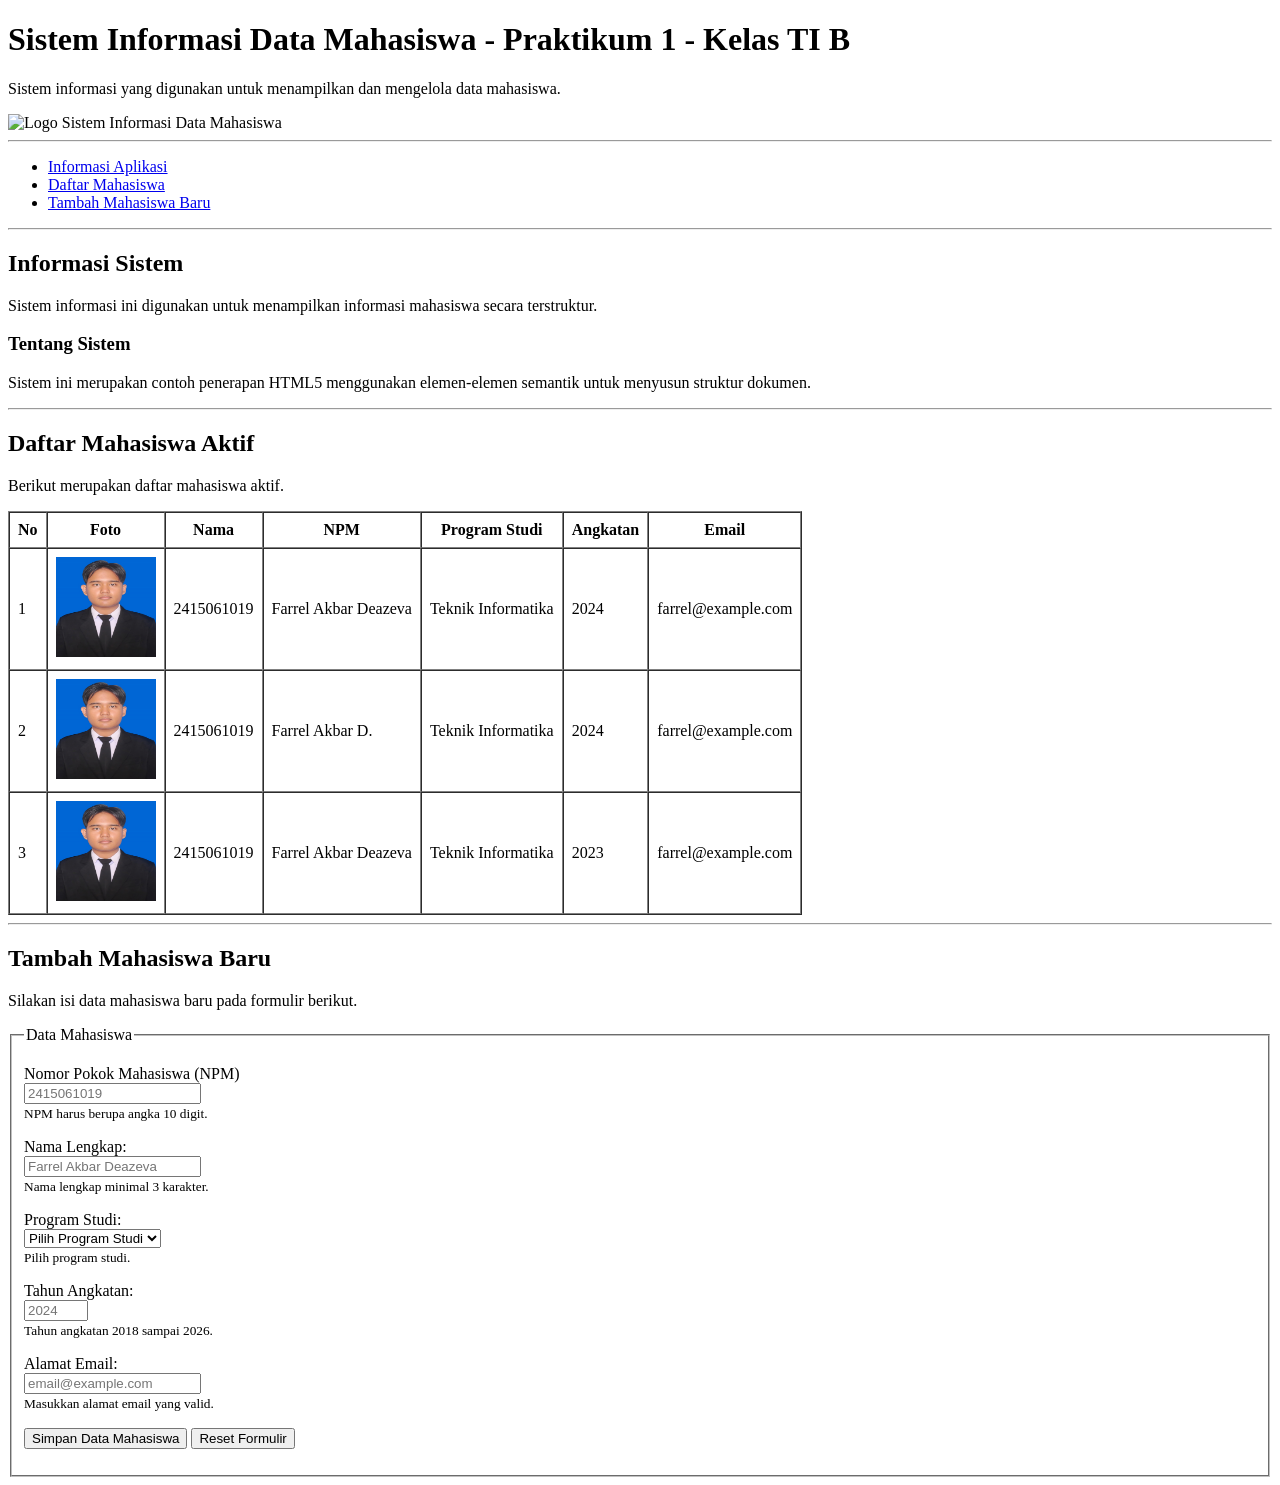
==== index.html @ 0d05788a "Add files via upload" ====
<!DOCTYPE html>
<html lang="id">
<head>
    <meta charset="UTF-8">
    <title>Sistem Informasi Data Mahasiswa</title>
</head>
<body>
    <header>
        <h1>Sistem Informasi Data Mahasiswa - Praktikum 1 - Kelas TI B</h1>
        <p>Sistem informasi yang digunakan untuk menampilkan dan mengelola
            data mahasiswa.
        </p>
        <img src="logo.png" alt="Logo Sistem Informasi Data Mahasiswa" width="150" height="150">
    </header>
    <hr>
    <nav>
        <ul>
            <li> <a href="#informasi">Informasi Aplikasi</a> </li>
            <li> <a href="#daftar-mahasiswa">Daftar Mahasiswa</a></li>
            <li> <a href="#form-tambah">Tambah Mahasiswa Baru</a></li>
        </ul>
            </nav>
                    <hr>
    <main>
        <section id="informasi">
            <h2>Informasi Sistem</h2>
            <p>
                Sistem informasi ini digunakan untuk menampilkan informasi
                mahasiswa secara terstruktur.
            </p>
            <article>
                <h3>Tentang Sistem</h3>
                <p>
                    Sistem ini merupakan contoh penerapan HTML5 menggunakan
                    elemen-elemen semantik untuk menyusun struktur dokumen.
                </p>
            </article>
        </section>
        <hr>
        <section id="daftar-mahasiswa">
            <h2>Daftar Mahasiswa Aktif</h2>
            <p>
                Berikut merupakan daftar mahasiswa aktif.
            </p>
            <table border="1" cellpadding="8" cellspacing="0">
                <thead>
                    <tr>
                        <th>No</th>
                        <th>Foto</th>
                        <th>Nama</th>
                        <th>NPM</th>
                        <th>Program Studi</th>
                        <th>Angkatan</th>
                        <th>Email</th>
                    </tr>
                </thead>
                <tbody>
                    <tr>
                        <td>1</td>
                        <td><img src="foto.png" width="100" height="100"></td>
                        <td>2415061019</td>
                        <td>Farrel Akbar Deazeva</td>
                        <td>Teknik Informatika</td>
                        <td>2024</td>
                        <td>farrel@example.com</td>

                    </tr>

                    <tr>
                         <td>2</td>
                        <td><img src="foto.png" width="100" height="100"></td>
                        <td>2415061019</td>
                        <td>Farrel Akbar D.</td>
                        <td>Teknik Informatika</td>
                        <td>2024</td>
                        <td>farrel@example.com</td>
                    </tr>
                    <tr>
                        <td>3</td>
                        <td><img src="foto.png" width="100" height="100"></td>
                        <td>2415061019</td>
                        <td>Farrel Akbar Deazeva</td>
                        <td>Teknik Informatika</td>
                        <td>2023</td>
                        <td>farrel@example.com</td>
                    </tr>
                </tbody>
            </table>
        </section>
        <hr>
        <section id="form-tambah">
            <h2>Tambah Mahasiswa Baru</h2>
            <p>
                Silakan isi data mahasiswa baru pada formulir berikut.
            </p>
            <form action="#" method="POST">
                <fieldset>
                    <legend>Data Mahasiswa</legend>
                    <p>
                        <label for="npm">
                            Nomor Pokok Mahasiswa (NPM)
                        </label>
                        <br>
                        <input
                            type="text" id="npm" name="npm" placeholder="2415061019" required
                            pattern="[0-9]{10}"
                            title="NPM harus berupa angka 10 digit">

                        <br>
                        <small>
                            NPM harus berupa angka 10 digit.
                        </small>
                    </p>
                    <p>
                        <label for="nama">
                            Nama Lengkap:
                        </label>
                        <br>
                        <input
                            type="text"
                            id="nama"
                            name="nama"
                            placeholder="Farrel Akbar Deazeva"
                            required
                            minlength="3"
                            maxlength="100">
                        <br>
                        <small>
                            Nama lengkap minimal 3 karakter.
                        </small>
                    </p>
                    <p>
                        <label for="program_studi">
                            Program Studi:
                        </label>
                        <br>
                        <select
                            id="program_studi"
                            name="program_studi"
                            required>
                            <option value="">
                                Pilih Program Studi
                            </option>
                            <option value="Teknik Informatika">
                                Teknik Informatika
                            </option>
                        </select>
                        <br>
                        <small>
                            Pilih program studi.
                        </small>
                    </p>
                    <p>
                        <label for="angkatan">
                            Tahun Angkatan:
                        </label>
                        <br>
                        <input
                            type="number"
                            id="angkatan"
                            name="angkatan"
                            placeholder="2024"
                            required
                            min="2018"
                            max="2026">
                        <br>
                        <small>
                            Tahun angkatan 2018 sampai 2026.
                        </small>
                    </p>
                    <p>
                        <label for="email">
                            Alamat Email:
                        </label>
                        <br>
                        <input
                            type="email"
                            id="email"
                            name="email"
                            placeholder="email@example.com"
                            required>
                        <br>
                        <small>
                            Masukkan alamat email yang valid.
                        </small>
                    </p>
                    <p>
                        <button type="submit">
                            Simpan Data Mahasiswa
                        </button>
                        <button type="reset">
                            Reset Formulir
                        </button>
                    </p>
                </fieldset>
            </form>
        </section>
    </main>
</body>
</html>
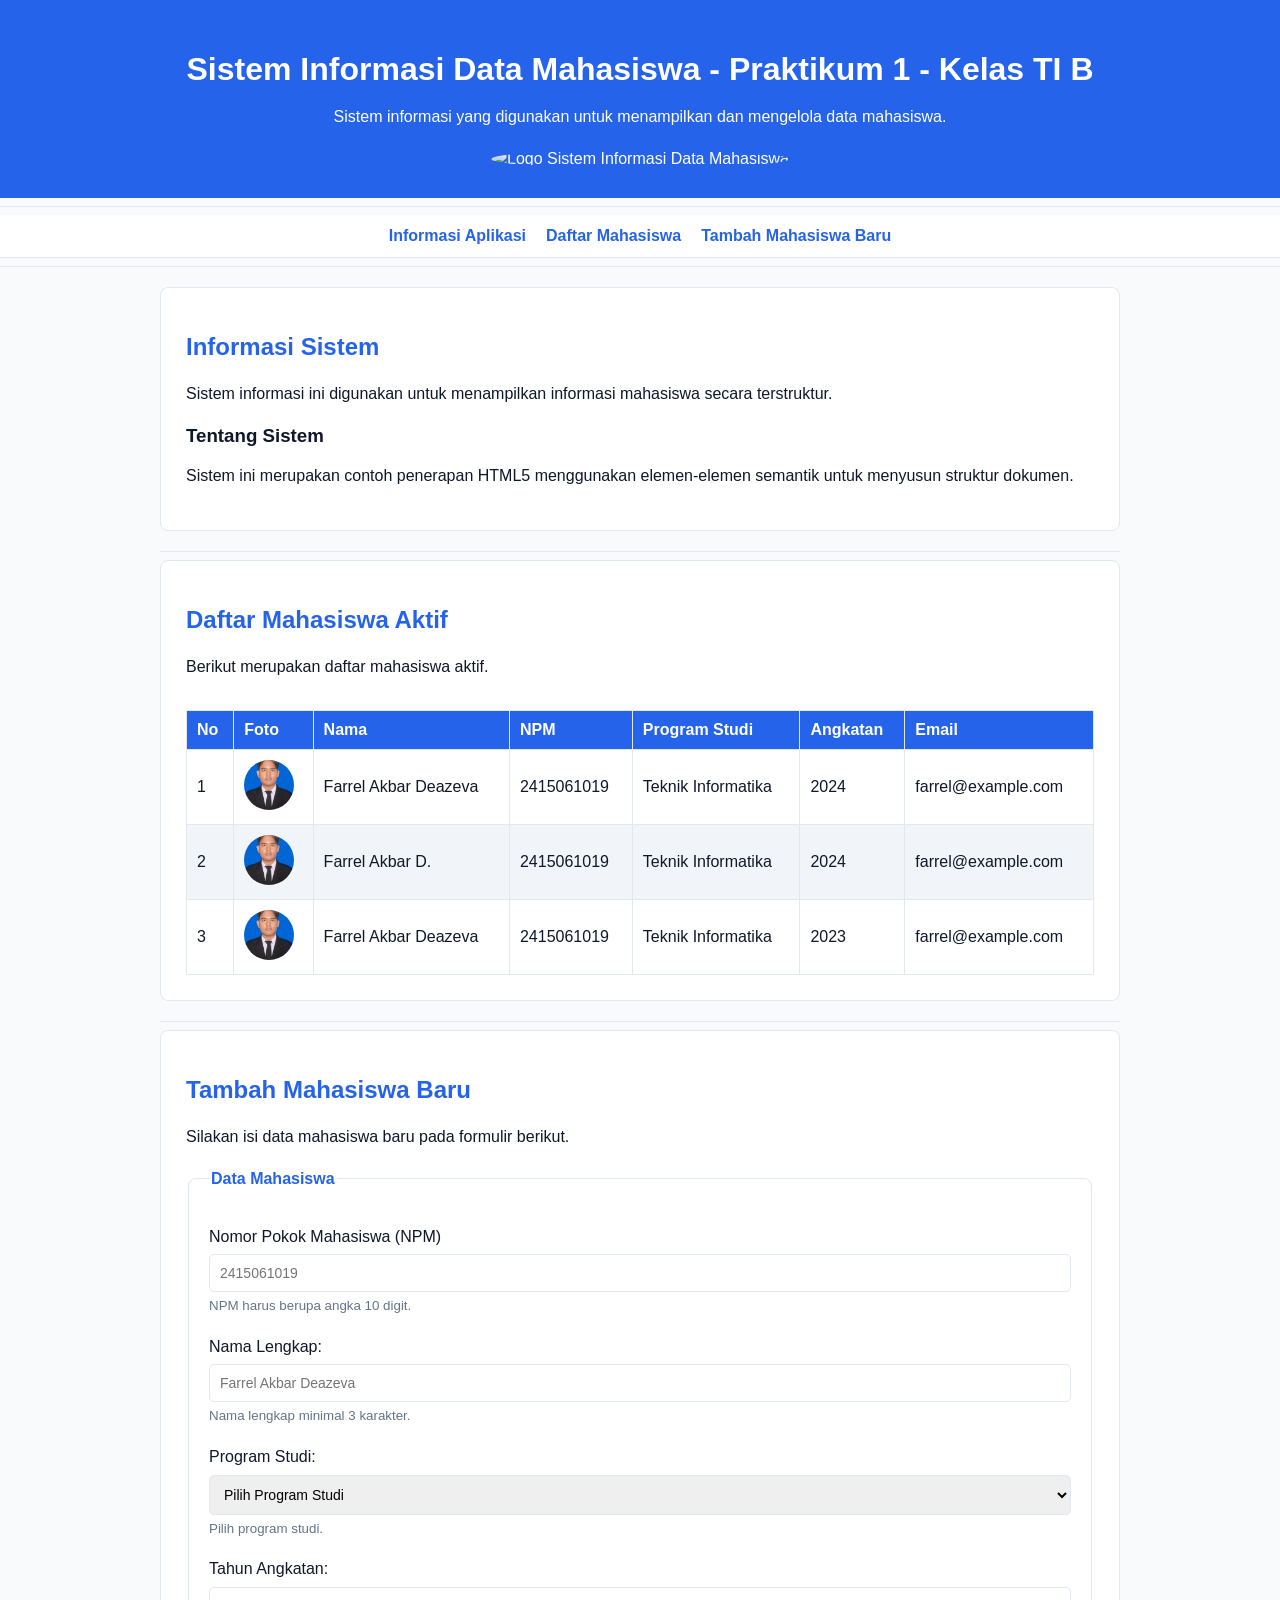
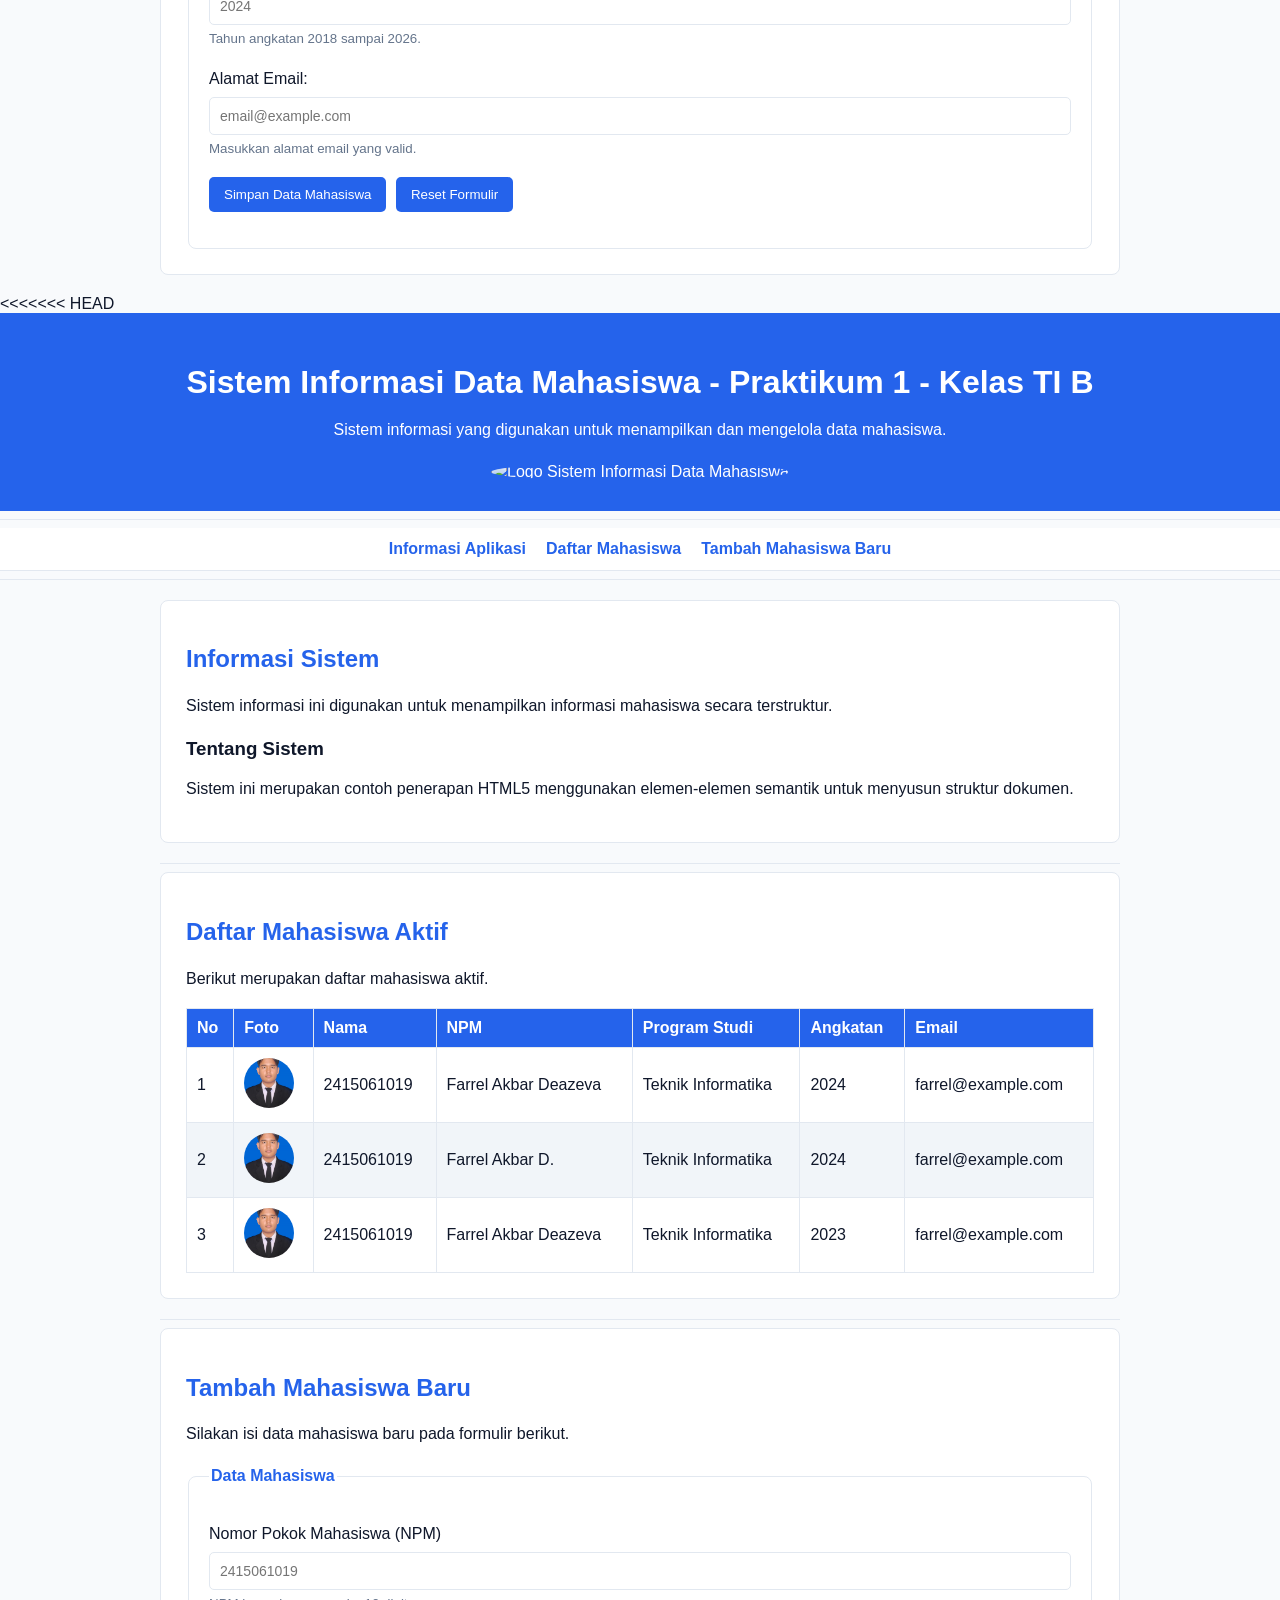
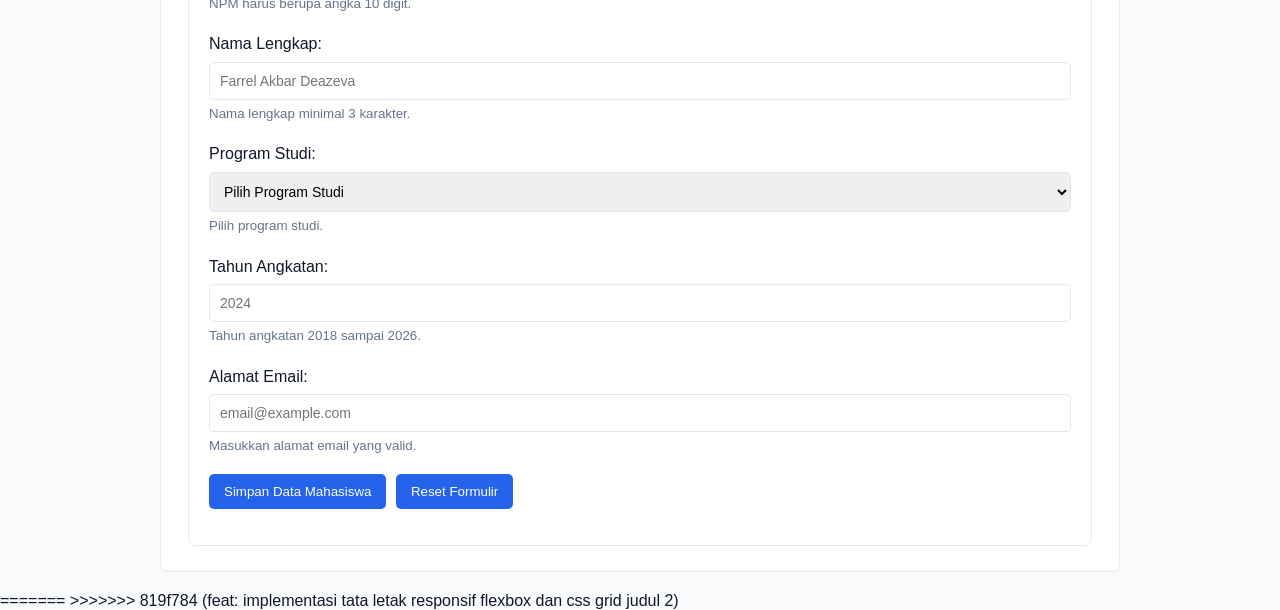
==== commit f3007669: "feat: implementasi tata letak responsif flexbox dan css grid judul 2" ====
--- a/index.html
+++ b/index.html
@@ -1,200 +1,750 @@
-<!DOCTYPE html>
-<html lang="id">
-<head>
-    <meta charset="UTF-8">
-    <title>Sistem Informasi Data Mahasiswa</title>
-</head>
-<body>
-    <header>
-        <h1>Sistem Informasi Data Mahasiswa - Praktikum 1 - Kelas TI B</h1>
-        <p>Sistem informasi yang digunakan untuk menampilkan dan mengelola
-            data mahasiswa.
-        </p>
-        <img src="logo.png" alt="Logo Sistem Informasi Data Mahasiswa" width="150" height="150">
-    </header>
-    <hr>
-    <nav>
-        <ul>
-            <li> <a href="#informasi">Informasi Aplikasi</a> </li>
-            <li> <a href="#daftar-mahasiswa">Daftar Mahasiswa</a></li>
-            <li> <a href="#form-tambah">Tambah Mahasiswa Baru</a></li>
-        </ul>
-            </nav>
-                    <hr>
-    <main>
-        <section id="informasi">
-            <h2>Informasi Sistem</h2>
-            <p>
-                Sistem informasi ini digunakan untuk menampilkan informasi
-                mahasiswa secara terstruktur.
-            </p>
-            <article>
-                <h3>Tentang Sistem</h3>
-                <p>
-                    Sistem ini merupakan contoh penerapan HTML5 menggunakan
-                    elemen-elemen semantik untuk menyusun struktur dokumen.
-                </p>
-            </article>
-        </section>
-        <hr>
-        <section id="daftar-mahasiswa">
-            <h2>Daftar Mahasiswa Aktif</h2>
-            <p>
-                Berikut merupakan daftar mahasiswa aktif.
-            </p>
-            <table border="1" cellpadding="8" cellspacing="0">
-                <thead>
-                    <tr>
-                        <th>No</th>
-                        <th>Foto</th>
-                        <th>Nama</th>
-                        <th>NPM</th>
-                        <th>Program Studi</th>
-                        <th>Angkatan</th>
-                        <th>Email</th>
-                    </tr>
-                </thead>
-                <tbody>
-                    <tr>
-                        <td>1</td>
-                        <td><img src="foto.png" width="100" height="100"></td>
-                        <td>2415061019</td>
-                        <td>Farrel Akbar Deazeva</td>
-                        <td>Teknik Informatika</td>
-                        <td>2024</td>
-                        <td>farrel@example.com</td>
-
-                    </tr>
-
-                    <tr>
-                         <td>2</td>
-                        <td><img src="foto.png" width="100" height="100"></td>
-                        <td>2415061019</td>
-                        <td>Farrel Akbar D.</td>
-                        <td>Teknik Informatika</td>
-                        <td>2024</td>
-                        <td>farrel@example.com</td>
-                    </tr>
-                    <tr>
-                        <td>3</td>
-                        <td><img src="foto.png" width="100" height="100"></td>
-                        <td>2415061019</td>
-                        <td>Farrel Akbar Deazeva</td>
-                        <td>Teknik Informatika</td>
-                        <td>2023</td>
-                        <td>farrel@example.com</td>
-                    </tr>
-                </tbody>
-            </table>
-        </section>
-        <hr>
-        <section id="form-tambah">
-            <h2>Tambah Mahasiswa Baru</h2>
-            <p>
-                Silakan isi data mahasiswa baru pada formulir berikut.
-            </p>
-            <form action="#" method="POST">
-                <fieldset>
-                    <legend>Data Mahasiswa</legend>
-                    <p>
-                        <label for="npm">
-                            Nomor Pokok Mahasiswa (NPM)
-                        </label>
-                        <br>
-                        <input
-                            type="text" id="npm" name="npm" placeholder="2415061019" required
-                            pattern="[0-9]{10}"
-                            title="NPM harus berupa angka 10 digit">
-
-                        <br>
-                        <small>
-                            NPM harus berupa angka 10 digit.
-                        </small>
-                    </p>
-                    <p>
-                        <label for="nama">
-                            Nama Lengkap:
-                        </label>
-                        <br>
-                        <input
-                            type="text"
-                            id="nama"
-                            name="nama"
-                            placeholder="Farrel Akbar Deazeva"
-                            required
-                            minlength="3"
-                            maxlength="100">
-                        <br>
-                        <small>
-                            Nama lengkap minimal 3 karakter.
-                        </small>
-                    </p>
-                    <p>
-                        <label for="program_studi">
-                            Program Studi:
-                        </label>
-                        <br>
-                        <select
-                            id="program_studi"
-                            name="program_studi"
-                            required>
-                            <option value="">
-                                Pilih Program Studi
-                            </option>
-                            <option value="Teknik Informatika">
-                                Teknik Informatika
-                            </option>
-                        </select>
-                        <br>
-                        <small>
-                            Pilih program studi.
-                        </small>
-                    </p>
-                    <p>
-                        <label for="angkatan">
-                            Tahun Angkatan:
-                        </label>
-                        <br>
-                        <input
-                            type="number"
-                            id="angkatan"
-                            name="angkatan"
-                            placeholder="2024"
-                            required
-                            min="2018"
-                            max="2026">
-                        <br>
-                        <small>
-                            Tahun angkatan 2018 sampai 2026.
-                        </small>
-                    </p>
-                    <p>
-                        <label for="email">
-                            Alamat Email:
-                        </label>
-                        <br>
-                        <input
-                            type="email"
-                            id="email"
-                            name="email"
-                            placeholder="email@example.com"
-                            required>
-                        <br>
-                        <small>
-                            Masukkan alamat email yang valid.
-                        </small>
-                    </p>
-                    <p>
-                        <button type="submit">
-                            Simpan Data Mahasiswa
-                        </button>
-                        <button type="reset">
-                            Reset Formulir
-                        </button>
-                    </p>
-                </fieldset>
-            </form>
-        </section>
-    </main>
-</body>
-</html>+<!DOCTYPE html>
+<html lang="id">
+
+<head>
+    <meta charset="UTF-8">
+    <meta name="viewport" content="width=device-width, initial-scale=1.0">
+    <title>Sistem Informasi Data Mahasiswa</title>
+
+    <style>
+        /* Reset */
+        * {
+            box-sizing: border-box;
+        }
+
+       
+        :root {
+            --color-primary: #2563eb;
+            --color-primary-dark: #1e40af;
+            --color-bg: #f8fafc;
+            --color-surface: #ffffff;
+            --color-text: #0f172a;
+            --color-text-muted: #64748b;
+            --color-border: #e2e8f0;
+            --radius: 8px;
+        }
+
+        body {
+            margin: 0;
+            font-family: Arial, sans-serif;
+            background-color: var(--color-bg);
+            color: var(--color-text);
+        }
+
+        /* Header */
+        header {
+            background-color: var(--color-primary);
+            color: white;
+            text-align: center;
+            padding: 30px 20px;
+        }
+
+        header h1 {
+            margin-bottom: 10px;
+        }
+
+        header p {
+            margin-bottom: 20px;
+        }
+
+        header img {
+            border-radius: 50%;
+        }
+
+        /* Navigasi */
+        nav {
+            background-color: white;
+            position: sticky;
+            top: 0;
+            padding: 12px;
+            border-bottom: 1px solid var(--color-border);
+        }
+
+        nav ul {
+            display: flex;
+            justify-content: center;
+            gap: 20px;
+            list-style: none;
+            margin: 0;
+            padding: 0;
+        }
+
+        nav a {
+            text-decoration: none;
+            color: var(--color-primary);
+            font-weight: bold;
+        }
+
+        nav a:hover {
+            color: var(--color-primary-dark);
+        }
+
+        /* Isi utama */
+        main {
+            max-width: 1000px;
+            margin: 20px auto;
+            padding: 0 20px;
+        }
+
+        section {
+            background-color: var(--color-surface);
+            padding: 25px;
+            margin-bottom: 20px;
+            border: 1px solid var(--color-border);
+            border-radius: var(--radius);
+        }
+
+        h2 {
+            color: var(--color-primary);
+        }
+
+        h3 {
+            margin-bottom: 5px;
+        }
+
+        p {
+            line-height: 1.6;
+        }
+
+        hr {
+            border: 0;
+            border-top: 1px solid var(--color-border);
+        }
+
+        /* Tabel */
+        .table-responsive {
+            overflow-x: auto;
+        }
+
+        table {
+            width: 100%;
+            border-collapse: collapse;
+            margin-top: 15px;
+        }
+
+        th,
+        td {
+            border: 1px solid var(--color-border);
+            padding: 10px;
+            text-align: left;
+        }
+
+        th {
+            background-color: var(--color-primary);
+            color: white;
+        }
+
+        tbody tr:nth-child(even) {
+            background-color: #f1f5f9;
+        }
+
+        tbody tr:hover {
+            background-color: #e0e7ff;
+        }
+
+        td img {
+            width: 50px;
+            height: 50px;
+            border-radius: 50%;
+            object-fit: cover;
+        }
+
+        /* Form */
+        form {
+            margin-top: 20px;
+        }
+
+        fieldset {
+            border: 1px solid var(--color-border);
+            border-radius: var(--radius);
+            padding: 20px;
+        }
+
+        legend {
+            color: var(--color-primary);
+            font-weight: bold;
+        }
+
+        input,
+        select {
+            width: 100%;
+            padding: 10px;
+            margin-top: 5px;
+            border: 1px solid var(--color-border);
+            border-radius: 5px;
+            font-size: 14px;
+        }
+
+        input:focus,
+        select:focus {
+            outline: none;
+            border-color: var(--color-primary);
+            box-shadow: 0 0 0 3px rgba(37, 99, 235, 0.15);
+        }
+
+        small {
+            color: var(--color-text-muted);
+        }
+
+        /* Tombol */
+        button {
+            padding: 10px 15px;
+            border: none;
+            border-radius: 5px;
+            background-color: var(--color-primary);
+            color: white;
+            cursor: pointer;
+            margin-right: 5px;
+        }
+
+        button:hover {
+            background-color: var(--color-primary-dark);
+        }
+
+        button:active {
+            transform: translateY(1px);
+        }
+
+        /* Responsive Tablet */
+        @media (max-width: 768px) {
+            nav ul {
+                gap: 10px;
+            }
+
+            main {
+                padding: 0 10px;
+            }
+
+            section {
+                padding: 20px;
+            }
+        }
+
+        /* Responsive HP */
+        @media (max-width: 480px) {
+            nav ul {
+                flex-direction: column;
+                align-items: center;
+            }
+
+            header h1 {
+                font-size: 24px;
+            }
+
+            button {
+                width: 100%;
+                margin-bottom: 8px;
+            }
+
+            section {
+                padding: 15px;
+            }
+        }
+    </style>
+</head>
+
+<body>
+
+    <header>
+        <h1>Sistem Informasi Data Mahasiswa - Praktikum 1 - Kelas TI B</h1>
+
+        <p>
+            Sistem informasi yang digunakan untuk menampilkan dan mengelola
+            data mahasiswa.
+        </p>
+
+        <img src="logo.png"
+             alt="Logo Sistem Informasi Data Mahasiswa"
+             width="150"
+             height="150">
+    </header>
+
+    <hr>
+
+    <nav>
+        <ul>
+            <li>
+                <a href="#informasi">Informasi Aplikasi</a>
+            </li>
+
+            <li>
+                <a href="#daftar-mahasiswa">Daftar Mahasiswa</a>
+            </li>
+
+            <li>
+                <a href="#form-tambah">Tambah Mahasiswa Baru</a>
+            </li>
+        </ul>
+    </nav>
+
+    <hr>
+
+    <main>
+
+        <!-- Informasi Sistem -->
+        <section id="informasi">
+
+            <h2>Informasi Sistem</h2>
+
+            <p>
+                Sistem informasi ini digunakan untuk menampilkan informasi
+                mahasiswa secara terstruktur.
+            </p>
+
+            <article>
+
+                <h3>Tentang Sistem</h3>
+
+                <p>
+                    Sistem ini merupakan contoh penerapan HTML5 menggunakan
+                    elemen-elemen semantik untuk menyusun struktur dokumen.
+                </p>
+
+            </article>
+
+        </section>
+
+        <hr>
+
+        <!-- Daftar Mahasiswa -->
+        <section id="daftar-mahasiswa">
+
+            <h2>Daftar Mahasiswa Aktif</h2>
+
+            <p>
+                Berikut merupakan daftar mahasiswa aktif.
+            </p>
+
+            <div class="table-responsive">
+
+                <table>
+
+                    <thead>
+                        <tr>
+                            <th>No</th>
+                            <th>Foto</th>
+                            <th>Nama</th>
+                            <th>NPM</th>
+                            <th>Program Studi</th>
+                            <th>Angkatan</th>
+                            <th>Email</th>
+                        </tr>
+                    </thead>
+
+                    <tbody>
+
+                        <tr>
+                            <td>1</td>
+                            <td>
+                                <img src="foto.png"
+                                     width="100"
+                                     height="100"
+                                     alt="Foto Farrel">
+                            </td>
+                            <td>Farrel Akbar Deazeva</td>
+                            <td>2415061019</td>
+                            <td>Teknik Informatika</td>
+                            <td>2024</td>
+                            <td>farrel@example.com</td>
+                        </tr>
+
+                        <tr>
+                            <td>2</td>
+                            <td>
+                                <img src="foto.png"
+                                     width="100"
+                                     height="100"
+                                     alt="Foto Farrel">
+                            </td>
+                            <td>Farrel Akbar D.</td>
+                            <td>2415061019</td>
+                            <td>Teknik Informatika</td>
+                            <td>2024</td>
+                            <td>farrel@example.com</td>
+                        </tr>
+
+                        <tr>
+                            <td>3</td>
+                            <td>
+                                <img src="foto.png"
+                                     width="100"
+                                     height="100"
+                                     alt="Foto Farrel">
+                            </td>
+                            <td>Farrel Akbar Deazeva</td>
+                            <td>2415061019</td>
+                            <td>Teknik Informatika</td>
+                            <td>2023</td>
+                            <td>farrel@example.com</td>
+                        </tr>
+
+                    </tbody>
+
+                </table>
+
+            </div>
+
+        </section>
+
+        <hr>
+
+        <!-- Form Tambah Mahasiswa -->
+        <section id="form-tambah">
+
+            <h2>Tambah Mahasiswa Baru</h2>
+
+            <p>
+                Silakan isi data mahasiswa baru pada formulir berikut.
+            </p>
+
+            <form action="#" method="POST">
+
+                <fieldset>
+
+                    <legend>Data Mahasiswa</legend>
+
+                    <p>
+                        <label for="npm">
+                            Nomor Pokok Mahasiswa (NPM)
+                        </label>
+
+                        <br>
+
+                        <input
+                            type="text"
+                            id="npm"
+                            name="npm"
+                            placeholder="2415061019"
+                            required
+                            pattern="[0-9]{10}"
+                            title="NPM harus berupa angka 10 digit">
+
+                        <br>
+
+                        <small>
+                            NPM harus berupa angka 10 digit.
+                        </small>
+                    </p>
+
+                    <p>
+                        <label for="nama">
+                            Nama Lengkap:
+                        </label>
+
+                        <br>
+
+                        <input
+                            type="text"
+                            id="nama"
+                            name="nama"
+                            placeholder="Farrel Akbar Deazeva"
+                            required
+                            minlength="3"
+                            maxlength="100">
+
+                        <br>
+
+                        <small>
+                            Nama lengkap minimal 3 karakter.
+                        </small>
+                    </p>
+
+                    <p>
+                        <label for="program_studi">
+                            Program Studi:
+                        </label>
+
+                        <br>
+
+                        <select
+                            id="program_studi"
+                            name="program_studi"
+                            required>
+
+                            <option value="">
+                                Pilih Program Studi
+                            </option>
+
+                            <option value="Teknik Informatika">
+                                Teknik Informatika
+                            </option>
+
+                        </select>
+
+                        <br>
+
+                        <small>
+                            Pilih program studi.
+                        </small>
+                    </p>
+
+                    <p>
+                        <label for="angkatan">
+                            Tahun Angkatan:
+                        </label>
+
+                        <br>
+
+                        <input
+                            type="number"
+                            id="angkatan"
+                            name="angkatan"
+                            placeholder="2024"
+                            required
+                            min="2018"
+                            max="2026">
+
+                        <br>
+
+                        <small>
+                            Tahun angkatan 2018 sampai 2026.
+                        </small>
+                    </p>
+
+                    <p>
+                        <label for="email">
+                            Alamat Email:
+                        </label>
+
+                        <br>
+
+                        <input
+                            type="email"
+                            id="email"
+                            name="email"
+                            placeholder="email@example.com"
+                            required>
+
+                        <br>
+
+                        <small>
+                            Masukkan alamat email yang valid.
+                        </small>
+                    </p>
+
+                    <p>
+                        <button type="submit">
+                            Simpan Data Mahasiswa
+                        </button>
+
+                        <button type="reset">
+                            Reset Formulir
+                        </button>
+                    </p>
+
+                </fieldset>
+
+            </form>
+
+        </section>
+
+    </main>
+
+</body>
+<<<<<<< HEAD
+</html>
+<!DOCTYPE html>
+<html lang="id">
+<head>
+    <meta charset="UTF-8">
+    <title>Sistem Informasi Data Mahasiswa</title>
+</head>
+<body>
+    <header>
+        <h1>Sistem Informasi Data Mahasiswa - Praktikum 1 - Kelas TI B</h1>
+        <p>Sistem informasi yang digunakan untuk menampilkan dan mengelola
+            data mahasiswa.
+        </p>
+        <img src="logo.png" alt="Logo Sistem Informasi Data Mahasiswa" width="150" height="150">
+    </header>
+    <hr>
+    <nav>
+        <ul>
+            <li> <a href="#informasi">Informasi Aplikasi</a> </li>
+            <li> <a href="#daftar-mahasiswa">Daftar Mahasiswa</a></li>
+            <li> <a href="#form-tambah">Tambah Mahasiswa Baru</a></li>
+        </ul>
+            </nav>
+                    <hr>
+    <main>
+        <section id="informasi">
+            <h2>Informasi Sistem</h2>
+            <p>
+                Sistem informasi ini digunakan untuk menampilkan informasi
+                mahasiswa secara terstruktur.
+            </p>
+            <article>
+                <h3>Tentang Sistem</h3>
+                <p>
+                    Sistem ini merupakan contoh penerapan HTML5 menggunakan
+                    elemen-elemen semantik untuk menyusun struktur dokumen.
+                </p>
+            </article>
+        </section>
+        <hr>
+        <section id="daftar-mahasiswa">
+            <h2>Daftar Mahasiswa Aktif</h2>
+            <p>
+                Berikut merupakan daftar mahasiswa aktif.
+            </p>
+            <table border="1" cellpadding="8" cellspacing="0">
+                <thead>
+                    <tr>
+                        <th>No</th>
+                        <th>Foto</th>
+                        <th>Nama</th>
+                        <th>NPM</th>
+                        <th>Program Studi</th>
+                        <th>Angkatan</th>
+                        <th>Email</th>
+                    </tr>
+                </thead>
+                <tbody>
+                    <tr>
+                        <td>1</td>
+                        <td><img src="foto.png" width="100" height="100"></td>
+                        <td>2415061019</td>
+                        <td>Farrel Akbar Deazeva</td>
+                        <td>Teknik Informatika</td>
+                        <td>2024</td>
+                        <td>farrel@example.com</td>
+
+                    </tr>
+
+                    <tr>
+                         <td>2</td>
+                        <td><img src="foto.png" width="100" height="100"></td>
+                        <td>2415061019</td>
+                        <td>Farrel Akbar D.</td>
+                        <td>Teknik Informatika</td>
+                        <td>2024</td>
+                        <td>farrel@example.com</td>
+                    </tr>
+                    <tr>
+                        <td>3</td>
+                        <td><img src="foto.png" width="100" height="100"></td>
+                        <td>2415061019</td>
+                        <td>Farrel Akbar Deazeva</td>
+                        <td>Teknik Informatika</td>
+                        <td>2023</td>
+                        <td>farrel@example.com</td>
+                    </tr>
+                </tbody>
+            </table>
+        </section>
+        <hr>
+        <section id="form-tambah">
+            <h2>Tambah Mahasiswa Baru</h2>
+            <p>
+                Silakan isi data mahasiswa baru pada formulir berikut.
+            </p>
+            <form action="#" method="POST">
+                <fieldset>
+                    <legend>Data Mahasiswa</legend>
+                    <p>
+                        <label for="npm">
+                            Nomor Pokok Mahasiswa (NPM)
+                        </label>
+                        <br>
+                        <input
+                            type="text" id="npm" name="npm" placeholder="2415061019" required
+                            pattern="[0-9]{10}"
+                            title="NPM harus berupa angka 10 digit">
+
+                        <br>
+                        <small>
+                            NPM harus berupa angka 10 digit.
+                        </small>
+                    </p>
+                    <p>
+                        <label for="nama">
+                            Nama Lengkap:
+                        </label>
+                        <br>
+                        <input
+                            type="text"
+                            id="nama"
+                            name="nama"
+                            placeholder="Farrel Akbar Deazeva"
+                            required
+                            minlength="3"
+                            maxlength="100">
+                        <br>
+                        <small>
+                            Nama lengkap minimal 3 karakter.
+                        </small>
+                    </p>
+                    <p>
+                        <label for="program_studi">
+                            Program Studi:
+                        </label>
+                        <br>
+                        <select
+                            id="program_studi"
+                            name="program_studi"
+                            required>
+                            <option value="">
+                                Pilih Program Studi
+                            </option>
+                            <option value="Teknik Informatika">
+                                Teknik Informatika
+                            </option>
+                        </select>
+                        <br>
+                        <small>
+                            Pilih program studi.
+                        </small>
+                    </p>
+                    <p>
+                        <label for="angkatan">
+                            Tahun Angkatan:
+                        </label>
+                        <br>
+                        <input
+                            type="number"
+                            id="angkatan"
+                            name="angkatan"
+                            placeholder="2024"
+                            required
+                            min="2018"
+                            max="2026">
+                        <br>
+                        <small>
+                            Tahun angkatan 2018 sampai 2026.
+                        </small>
+                    </p>
+                    <p>
+                        <label for="email">
+                            Alamat Email:
+                        </label>
+                        <br>
+                        <input
+                            type="email"
+                            id="email"
+                            name="email"
+                            placeholder="email@example.com"
+                            required>
+                        <br>
+                        <small>
+                            Masukkan alamat email yang valid.
+                        </small>
+                    </p>
+                    <p>
+                        <button type="submit">
+                            Simpan Data Mahasiswa
+                        </button>
+                        <button type="reset">
+                            Reset Formulir
+                        </button>
+                    </p>
+                </fieldset>
+            </form>
+        </section>
+    </main>
+</body>
+</html>
+=======
+
+</html>
+
+>>>>>>> 819f784 (feat: implementasi tata letak responsif flexbox dan css grid judul 2)
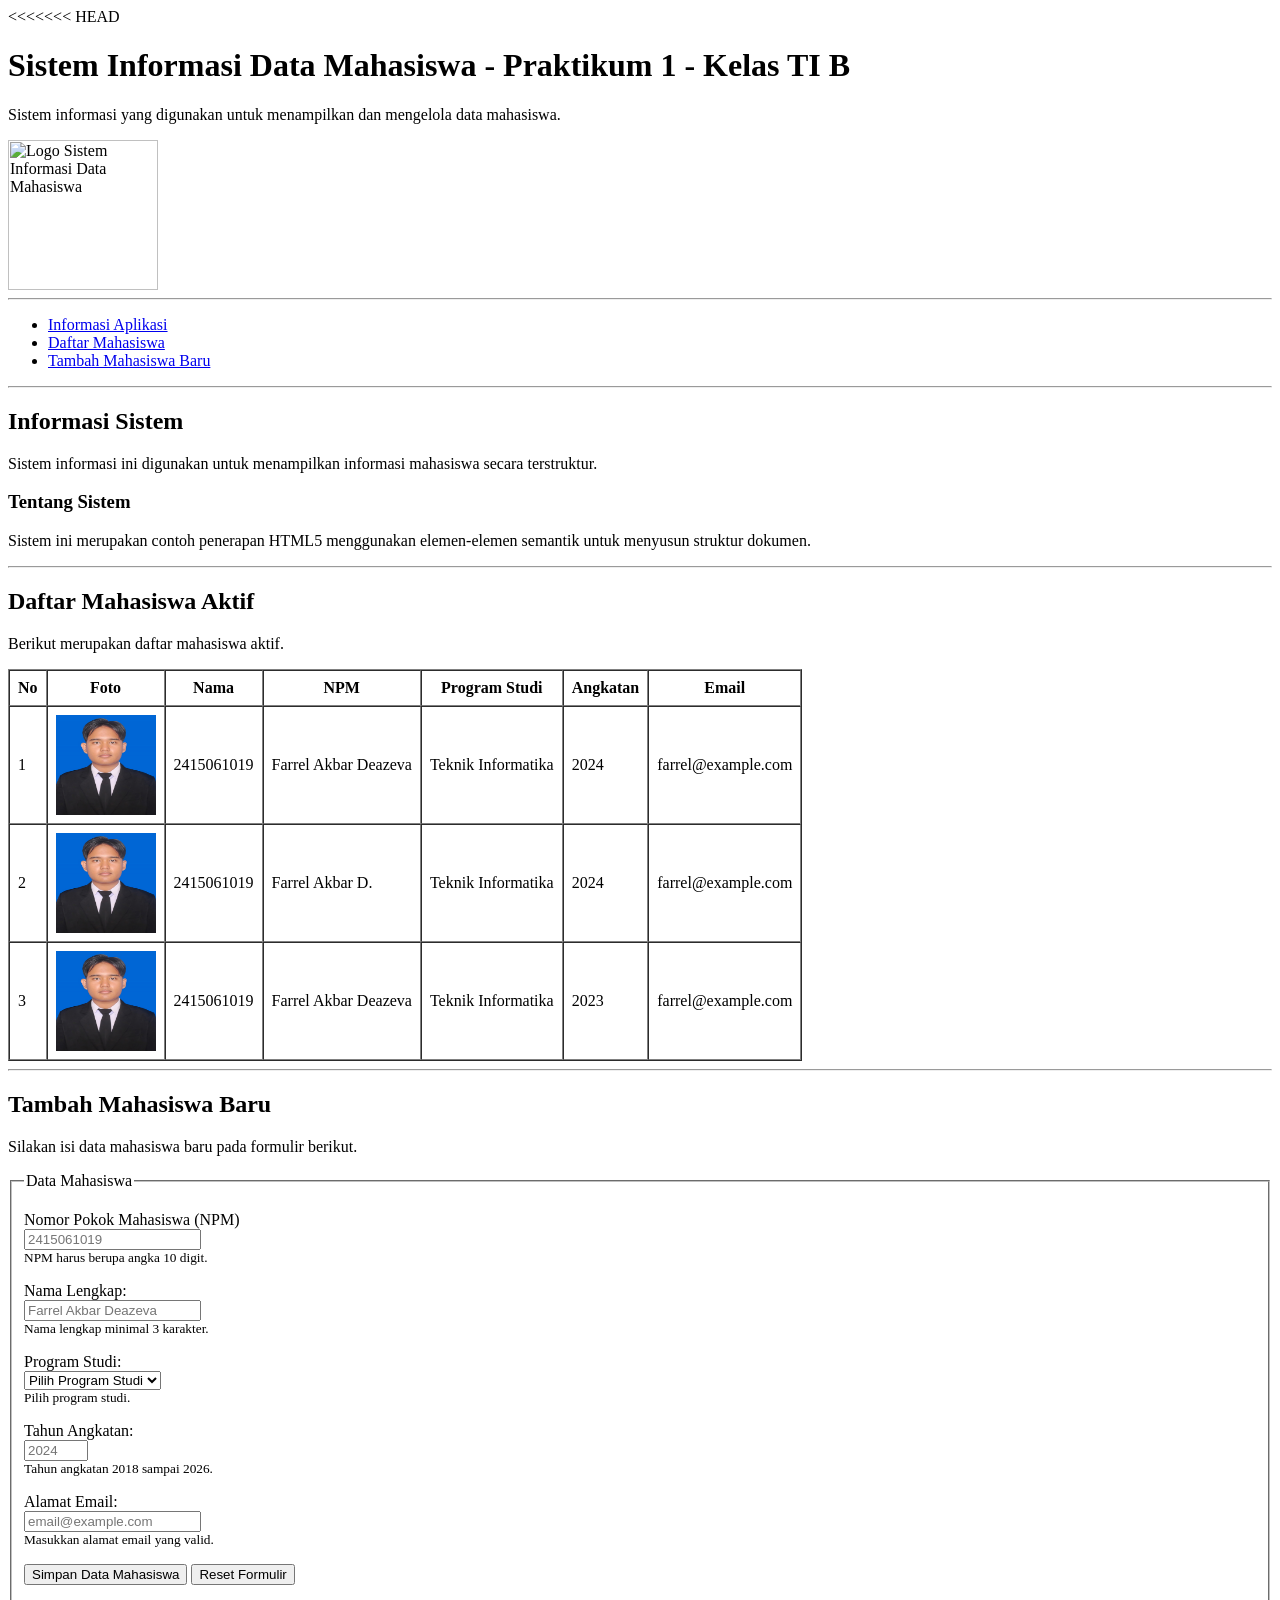
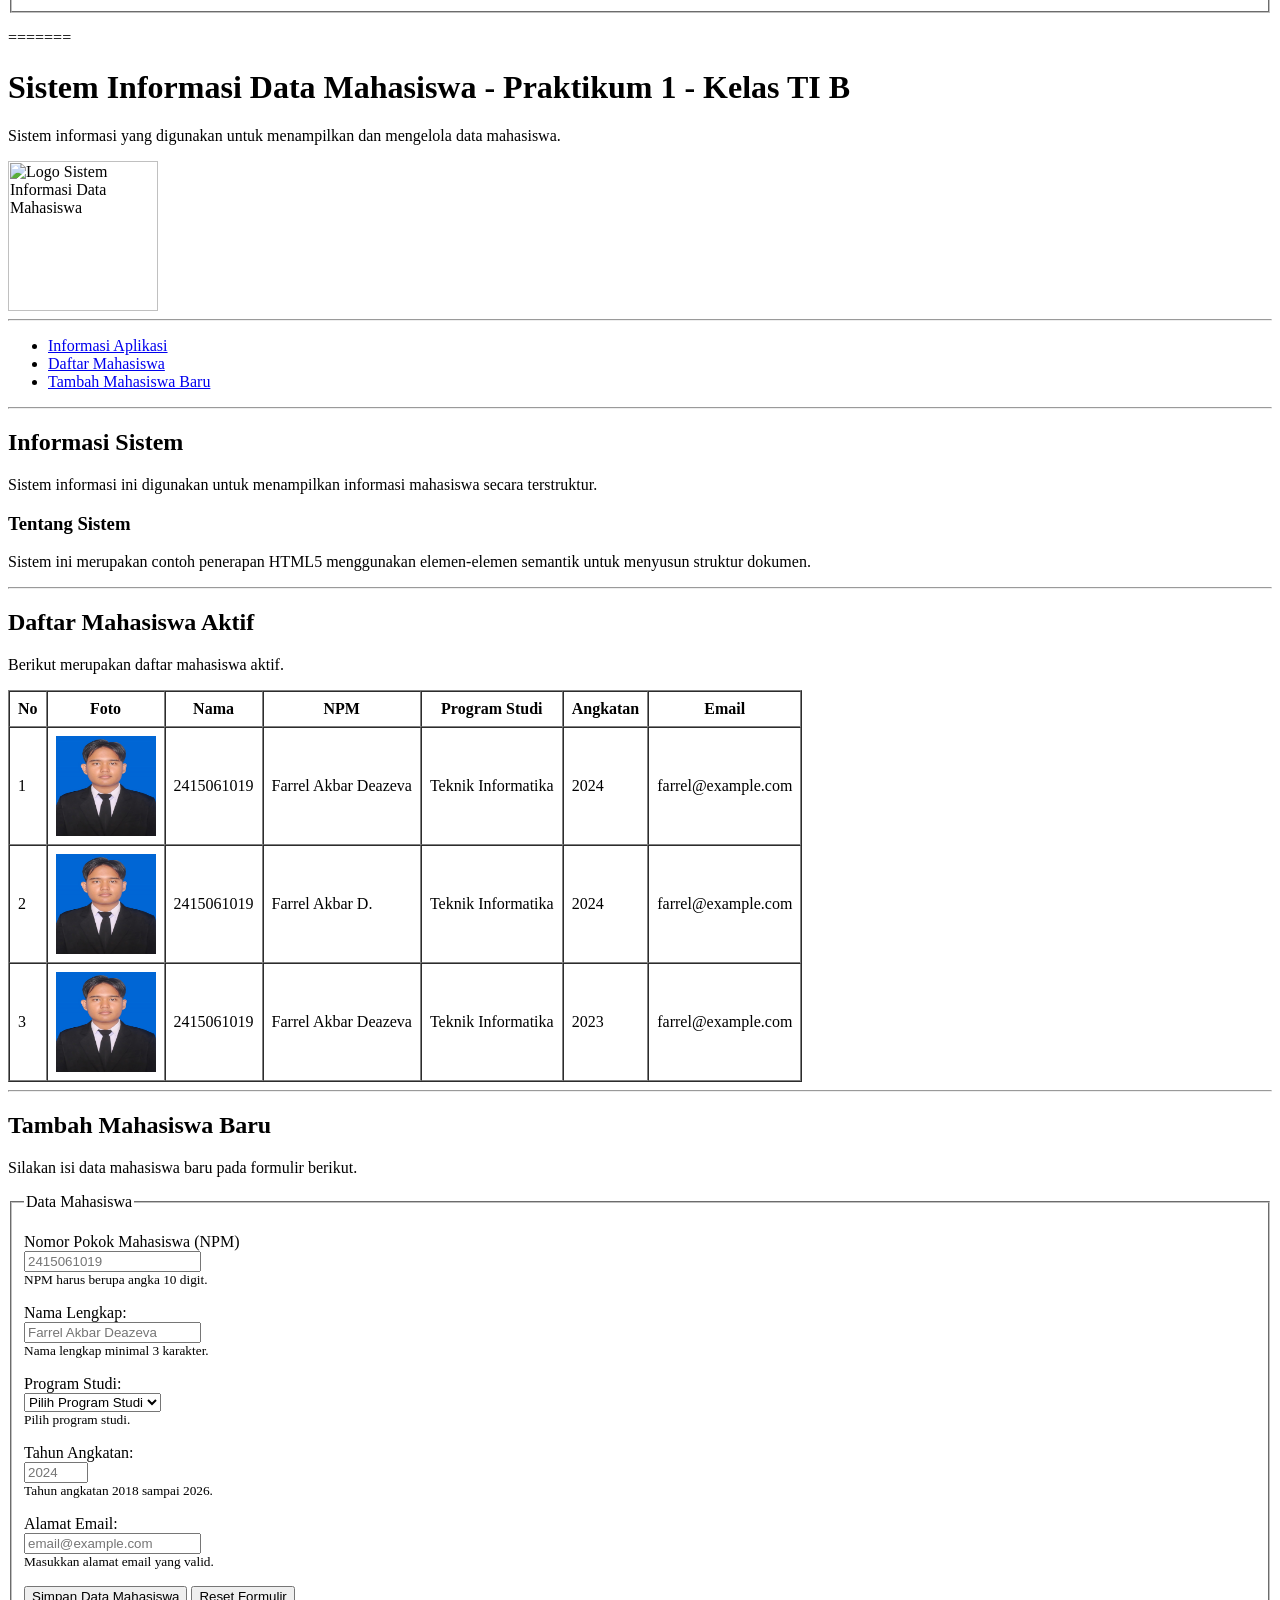
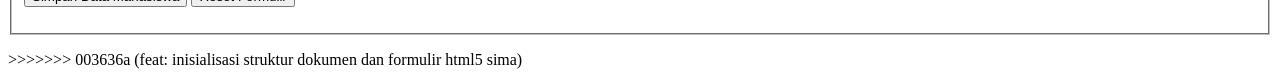
==== commit 9b84bb9d: "feat: inisialisasi struktur dokumen dan formulir html5 sima" ====
--- a/index.html
+++ b/index.html
@@ -1,548 +1,204 @@
-<!DOCTYPE html>
-<html lang="id">
-
-<head>
-    <meta charset="UTF-8">
-    <meta name="viewport" content="width=device-width, initial-scale=1.0">
-    <title>Sistem Informasi Data Mahasiswa</title>
-
-    <style>
-        /* Reset */
-        * {
-            box-sizing: border-box;
-        }
-
-       
-        :root {
-            --color-primary: #2563eb;
-            --color-primary-dark: #1e40af;
-            --color-bg: #f8fafc;
-            --color-surface: #ffffff;
-            --color-text: #0f172a;
-            --color-text-muted: #64748b;
-            --color-border: #e2e8f0;
-            --radius: 8px;
-        }
-
-        body {
-            margin: 0;
-            font-family: Arial, sans-serif;
-            background-color: var(--color-bg);
-            color: var(--color-text);
-        }
-
-        /* Header */
-        header {
-            background-color: var(--color-primary);
-            color: white;
-            text-align: center;
-            padding: 30px 20px;
-        }
-
-        header h1 {
-            margin-bottom: 10px;
-        }
-
-        header p {
-            margin-bottom: 20px;
-        }
-
-        header img {
-            border-radius: 50%;
-        }
-
-        /* Navigasi */
-        nav {
-            background-color: white;
-            position: sticky;
-            top: 0;
-            padding: 12px;
-            border-bottom: 1px solid var(--color-border);
-        }
-
-        nav ul {
-            display: flex;
-            justify-content: center;
-            gap: 20px;
-            list-style: none;
-            margin: 0;
-            padding: 0;
-        }
-
-        nav a {
-            text-decoration: none;
-            color: var(--color-primary);
-            font-weight: bold;
-        }
-
-        nav a:hover {
-            color: var(--color-primary-dark);
-        }
-
-        /* Isi utama */
-        main {
-            max-width: 1000px;
-            margin: 20px auto;
-            padding: 0 20px;
-        }
-
-        section {
-            background-color: var(--color-surface);
-            padding: 25px;
-            margin-bottom: 20px;
-            border: 1px solid var(--color-border);
-            border-radius: var(--radius);
-        }
-
-        h2 {
-            color: var(--color-primary);
-        }
-
-        h3 {
-            margin-bottom: 5px;
-        }
-
-        p {
-            line-height: 1.6;
-        }
-
-        hr {
-            border: 0;
-            border-top: 1px solid var(--color-border);
-        }
-
-        /* Tabel */
-        .table-responsive {
-            overflow-x: auto;
-        }
-
-        table {
-            width: 100%;
-            border-collapse: collapse;
-            margin-top: 15px;
-        }
-
-        th,
-        td {
-            border: 1px solid var(--color-border);
-            padding: 10px;
-            text-align: left;
-        }
-
-        th {
-            background-color: var(--color-primary);
-            color: white;
-        }
-
-        tbody tr:nth-child(even) {
-            background-color: #f1f5f9;
-        }
-
-        tbody tr:hover {
-            background-color: #e0e7ff;
-        }
-
-        td img {
-            width: 50px;
-            height: 50px;
-            border-radius: 50%;
-            object-fit: cover;
-        }
-
-        /* Form */
-        form {
-            margin-top: 20px;
-        }
-
-        fieldset {
-            border: 1px solid var(--color-border);
-            border-radius: var(--radius);
-            padding: 20px;
-        }
-
-        legend {
-            color: var(--color-primary);
-            font-weight: bold;
-        }
-
-        input,
-        select {
-            width: 100%;
-            padding: 10px;
-            margin-top: 5px;
-            border: 1px solid var(--color-border);
-            border-radius: 5px;
-            font-size: 14px;
-        }
-
-        input:focus,
-        select:focus {
-            outline: none;
-            border-color: var(--color-primary);
-            box-shadow: 0 0 0 3px rgba(37, 99, 235, 0.15);
-        }
-
-        small {
-            color: var(--color-text-muted);
-        }
-
-        /* Tombol */
-        button {
-            padding: 10px 15px;
-            border: none;
-            border-radius: 5px;
-            background-color: var(--color-primary);
-            color: white;
-            cursor: pointer;
-            margin-right: 5px;
-        }
-
-        button:hover {
-            background-color: var(--color-primary-dark);
-        }
-
-        button:active {
-            transform: translateY(1px);
-        }
-
-        /* Responsive Tablet */
-        @media (max-width: 768px) {
-            nav ul {
-                gap: 10px;
-            }
-
-            main {
-                padding: 0 10px;
-            }
-
-            section {
-                padding: 20px;
-            }
-        }
-
-        /* Responsive HP */
-        @media (max-width: 480px) {
-            nav ul {
-                flex-direction: column;
-                align-items: center;
-            }
-
-            header h1 {
-                font-size: 24px;
-            }
-
-            button {
-                width: 100%;
-                margin-bottom: 8px;
-            }
-
-            section {
-                padding: 15px;
-            }
-        }
-    </style>
-</head>
-
-<body>
-
-    <header>
-        <h1>Sistem Informasi Data Mahasiswa - Praktikum 1 - Kelas TI B</h1>
-
-        <p>
-            Sistem informasi yang digunakan untuk menampilkan dan mengelola
-            data mahasiswa.
-        </p>
-
-        <img src="logo.png"
-             alt="Logo Sistem Informasi Data Mahasiswa"
-             width="150"
-             height="150">
-    </header>
-
-    <hr>
-
-    <nav>
-        <ul>
-            <li>
-                <a href="#informasi">Informasi Aplikasi</a>
-            </li>
-
-            <li>
-                <a href="#daftar-mahasiswa">Daftar Mahasiswa</a>
-            </li>
-
-            <li>
-                <a href="#form-tambah">Tambah Mahasiswa Baru</a>
-            </li>
-        </ul>
-    </nav>
-
-    <hr>
-
-    <main>
-
-        <!-- Informasi Sistem -->
-        <section id="informasi">
-
-            <h2>Informasi Sistem</h2>
-
-            <p>
-                Sistem informasi ini digunakan untuk menampilkan informasi
-                mahasiswa secara terstruktur.
-            </p>
-
-            <article>
-
-                <h3>Tentang Sistem</h3>
-
-                <p>
-                    Sistem ini merupakan contoh penerapan HTML5 menggunakan
-                    elemen-elemen semantik untuk menyusun struktur dokumen.
-                </p>
-
-            </article>
-
-        </section>
-
-        <hr>
-
-        <!-- Daftar Mahasiswa -->
-        <section id="daftar-mahasiswa">
-
-            <h2>Daftar Mahasiswa Aktif</h2>
-
-            <p>
-                Berikut merupakan daftar mahasiswa aktif.
-            </p>
-
-            <div class="table-responsive">
-
-                <table>
-
-                    <thead>
-                        <tr>
-                            <th>No</th>
-                            <th>Foto</th>
-                            <th>Nama</th>
-                            <th>NPM</th>
-                            <th>Program Studi</th>
-                            <th>Angkatan</th>
-                            <th>Email</th>
-                        </tr>
-                    </thead>
-
-                    <tbody>
-
-                        <tr>
-                            <td>1</td>
-                            <td>
-                                <img src="foto.png"
-                                     width="100"
-                                     height="100"
-                                     alt="Foto Farrel">
-                            </td>
-                            <td>Farrel Akbar Deazeva</td>
-                            <td>2415061019</td>
-                            <td>Teknik Informatika</td>
-                            <td>2024</td>
-                            <td>farrel@example.com</td>
-                        </tr>
-
-                        <tr>
-                            <td>2</td>
-                            <td>
-                                <img src="foto.png"
-                                     width="100"
-                                     height="100"
-                                     alt="Foto Farrel">
-                            </td>
-                            <td>Farrel Akbar D.</td>
-                            <td>2415061019</td>
-                            <td>Teknik Informatika</td>
-                            <td>2024</td>
-                            <td>farrel@example.com</td>
-                        </tr>
-
-                        <tr>
-                            <td>3</td>
-                            <td>
-                                <img src="foto.png"
-                                     width="100"
-                                     height="100"
-                                     alt="Foto Farrel">
-                            </td>
-                            <td>Farrel Akbar Deazeva</td>
-                            <td>2415061019</td>
-                            <td>Teknik Informatika</td>
-                            <td>2023</td>
-                            <td>farrel@example.com</td>
-                        </tr>
-
-                    </tbody>
-
-                </table>
-
-            </div>
-
-        </section>
-
-        <hr>
-
-        <!-- Form Tambah Mahasiswa -->
-        <section id="form-tambah">
-
-            <h2>Tambah Mahasiswa Baru</h2>
-
-            <p>
-                Silakan isi data mahasiswa baru pada formulir berikut.
-            </p>
-
-            <form action="#" method="POST">
-
-                <fieldset>
-
-                    <legend>Data Mahasiswa</legend>
-
-                    <p>
-                        <label for="npm">
-                            Nomor Pokok Mahasiswa (NPM)
-                        </label>
-
-                        <br>
-
-                        <input
-                            type="text"
-                            id="npm"
-                            name="npm"
-                            placeholder="2415061019"
-                            required
-                            pattern="[0-9]{10}"
-                            title="NPM harus berupa angka 10 digit">
-
-                        <br>
-
-                        <small>
-                            NPM harus berupa angka 10 digit.
-                        </small>
-                    </p>
-
-                    <p>
-                        <label for="nama">
-                            Nama Lengkap:
-                        </label>
-
-                        <br>
-
-                        <input
-                            type="text"
-                            id="nama"
-                            name="nama"
-                            placeholder="Farrel Akbar Deazeva"
-                            required
-                            minlength="3"
-                            maxlength="100">
-
-                        <br>
-
-                        <small>
-                            Nama lengkap minimal 3 karakter.
-                        </small>
-                    </p>
-
-                    <p>
-                        <label for="program_studi">
-                            Program Studi:
-                        </label>
-
-                        <br>
-
-                        <select
-                            id="program_studi"
-                            name="program_studi"
-                            required>
-
-                            <option value="">
-                                Pilih Program Studi
-                            </option>
-
-                            <option value="Teknik Informatika">
-                                Teknik Informatika
-                            </option>
-
-                        </select>
-
-                        <br>
-
-                        <small>
-                            Pilih program studi.
-                        </small>
-                    </p>
-
-                    <p>
-                        <label for="angkatan">
-                            Tahun Angkatan:
-                        </label>
-
-                        <br>
-
-                        <input
-                            type="number"
-                            id="angkatan"
-                            name="angkatan"
-                            placeholder="2024"
-                            required
-                            min="2018"
-                            max="2026">
-
-                        <br>
-
-                        <small>
-                            Tahun angkatan 2018 sampai 2026.
-                        </small>
-                    </p>
-
-                    <p>
-                        <label for="email">
-                            Alamat Email:
-                        </label>
-
-                        <br>
-
-                        <input
-                            type="email"
-                            id="email"
-                            name="email"
-                            placeholder="email@example.com"
-                            required>
-
-                        <br>
-
-                        <small>
-                            Masukkan alamat email yang valid.
-                        </small>
-                    </p>
-
-                    <p>
-                        <button type="submit">
-                            Simpan Data Mahasiswa
-                        </button>
-
-                        <button type="reset">
-                            Reset Formulir
-                        </button>
-                    </p>
-
-                </fieldset>
-
-            </form>
-
-        </section>
-
-    </main>
-
-</body>
 <<<<<<< HEAD
-</html>
+<!DOCTYPE html>
+<html lang="id">
+<head>
+    <meta charset="UTF-8">
+    <title>Sistem Informasi Data Mahasiswa</title>
+</head>
+<body>
+    <header>
+        <h1>Sistem Informasi Data Mahasiswa - Praktikum 1 - Kelas TI B</h1>
+        <p>Sistem informasi yang digunakan untuk menampilkan dan mengelola
+            data mahasiswa.
+        </p>
+        <img src="logo.png" alt="Logo Sistem Informasi Data Mahasiswa" width="150" height="150">
+    </header>
+    <hr>
+    <nav>
+        <ul>
+            <li> <a href="#informasi">Informasi Aplikasi</a> </li>
+            <li> <a href="#daftar-mahasiswa">Daftar Mahasiswa</a></li>
+            <li> <a href="#form-tambah">Tambah Mahasiswa Baru</a></li>
+        </ul>
+            </nav>
+                    <hr>
+    <main>
+        <section id="informasi">
+            <h2>Informasi Sistem</h2>
+            <p>
+                Sistem informasi ini digunakan untuk menampilkan informasi
+                mahasiswa secara terstruktur.
+            </p>
+            <article>
+                <h3>Tentang Sistem</h3>
+                <p>
+                    Sistem ini merupakan contoh penerapan HTML5 menggunakan
+                    elemen-elemen semantik untuk menyusun struktur dokumen.
+                </p>
+            </article>
+        </section>
+        <hr>
+        <section id="daftar-mahasiswa">
+            <h2>Daftar Mahasiswa Aktif</h2>
+            <p>
+                Berikut merupakan daftar mahasiswa aktif.
+            </p>
+            <table border="1" cellpadding="8" cellspacing="0">
+                <thead>
+                    <tr>
+                        <th>No</th>
+                        <th>Foto</th>
+                        <th>Nama</th>
+                        <th>NPM</th>
+                        <th>Program Studi</th>
+                        <th>Angkatan</th>
+                        <th>Email</th>
+                    </tr>
+                </thead>
+                <tbody>
+                    <tr>
+                        <td>1</td>
+                        <td><img src="foto.png" width="100" height="100"></td>
+                        <td>2415061019</td>
+                        <td>Farrel Akbar Deazeva</td>
+                        <td>Teknik Informatika</td>
+                        <td>2024</td>
+                        <td>farrel@example.com</td>
+
+                    </tr>
+
+                    <tr>
+                         <td>2</td>
+                        <td><img src="foto.png" width="100" height="100"></td>
+                        <td>2415061019</td>
+                        <td>Farrel Akbar D.</td>
+                        <td>Teknik Informatika</td>
+                        <td>2024</td>
+                        <td>farrel@example.com</td>
+                    </tr>
+                    <tr>
+                        <td>3</td>
+                        <td><img src="foto.png" width="100" height="100"></td>
+                        <td>2415061019</td>
+                        <td>Farrel Akbar Deazeva</td>
+                        <td>Teknik Informatika</td>
+                        <td>2023</td>
+                        <td>farrel@example.com</td>
+                    </tr>
+                </tbody>
+            </table>
+        </section>
+        <hr>
+        <section id="form-tambah">
+            <h2>Tambah Mahasiswa Baru</h2>
+            <p>
+                Silakan isi data mahasiswa baru pada formulir berikut.
+            </p>
+            <form action="#" method="POST">
+                <fieldset>
+                    <legend>Data Mahasiswa</legend>
+                    <p>
+                        <label for="npm">
+                            Nomor Pokok Mahasiswa (NPM)
+                        </label>
+                        <br>
+                        <input
+                            type="text" id="npm" name="npm" placeholder="2415061019" required
+                            pattern="[0-9]{10}"
+                            title="NPM harus berupa angka 10 digit">
+
+                        <br>
+                        <small>
+                            NPM harus berupa angka 10 digit.
+                        </small>
+                    </p>
+                    <p>
+                        <label for="nama">
+                            Nama Lengkap:
+                        </label>
+                        <br>
+                        <input
+                            type="text"
+                            id="nama"
+                            name="nama"
+                            placeholder="Farrel Akbar Deazeva"
+                            required
+                            minlength="3"
+                            maxlength="100">
+                        <br>
+                        <small>
+                            Nama lengkap minimal 3 karakter.
+                        </small>
+                    </p>
+                    <p>
+                        <label for="program_studi">
+                            Program Studi:
+                        </label>
+                        <br>
+                        <select
+                            id="program_studi"
+                            name="program_studi"
+                            required>
+                            <option value="">
+                                Pilih Program Studi
+                            </option>
+                            <option value="Teknik Informatika">
+                                Teknik Informatika
+                            </option>
+                        </select>
+                        <br>
+                        <small>
+                            Pilih program studi.
+                        </small>
+                    </p>
+                    <p>
+                        <label for="angkatan">
+                            Tahun Angkatan:
+                        </label>
+                        <br>
+                        <input
+                            type="number"
+                            id="angkatan"
+                            name="angkatan"
+                            placeholder="2024"
+                            required
+                            min="2018"
+                            max="2026">
+                        <br>
+                        <small>
+                            Tahun angkatan 2018 sampai 2026.
+                        </small>
+                    </p>
+                    <p>
+                        <label for="email">
+                            Alamat Email:
+                        </label>
+                        <br>
+                        <input
+                            type="email"
+                            id="email"
+                            name="email"
+                            placeholder="email@example.com"
+                            required>
+                        <br>
+                        <small>
+                            Masukkan alamat email yang valid.
+                        </small>
+                    </p>
+                    <p>
+                        <button type="submit">
+                            Simpan Data Mahasiswa
+                        </button>
+                        <button type="reset">
+                            Reset Formulir
+                        </button>
+                    </p>
+                </fieldset>
+            </form>
+        </section>
+    </main>
+</body>
+=======
 <!DOCTYPE html>
 <html lang="id">
 <head>
@@ -742,9 +398,5 @@
         </section>
     </main>
 </body>
-</html>
-=======
-
-</html>
-
->>>>>>> 819f784 (feat: implementasi tata letak responsif flexbox dan css grid judul 2)
+>>>>>>> 003636a (feat: inisialisasi struktur dokumen dan formulir html5 sima)
+</html>
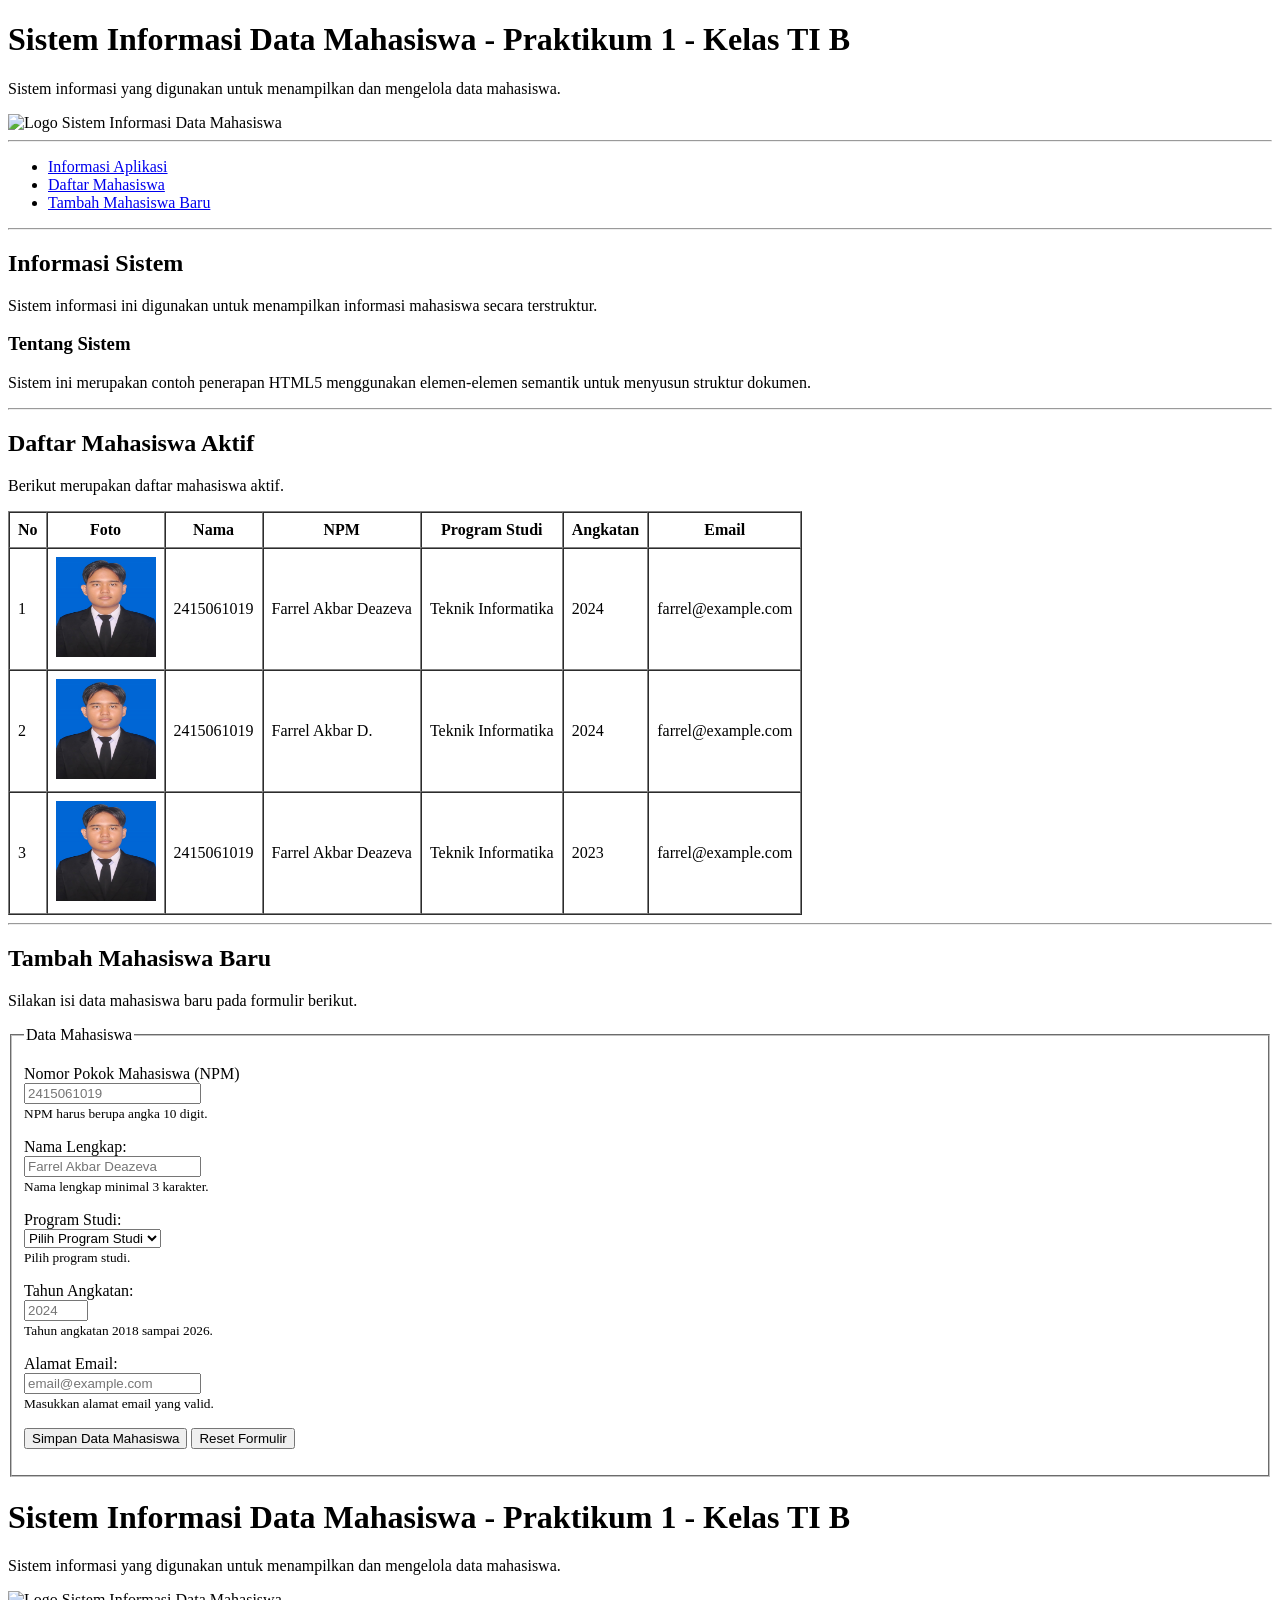
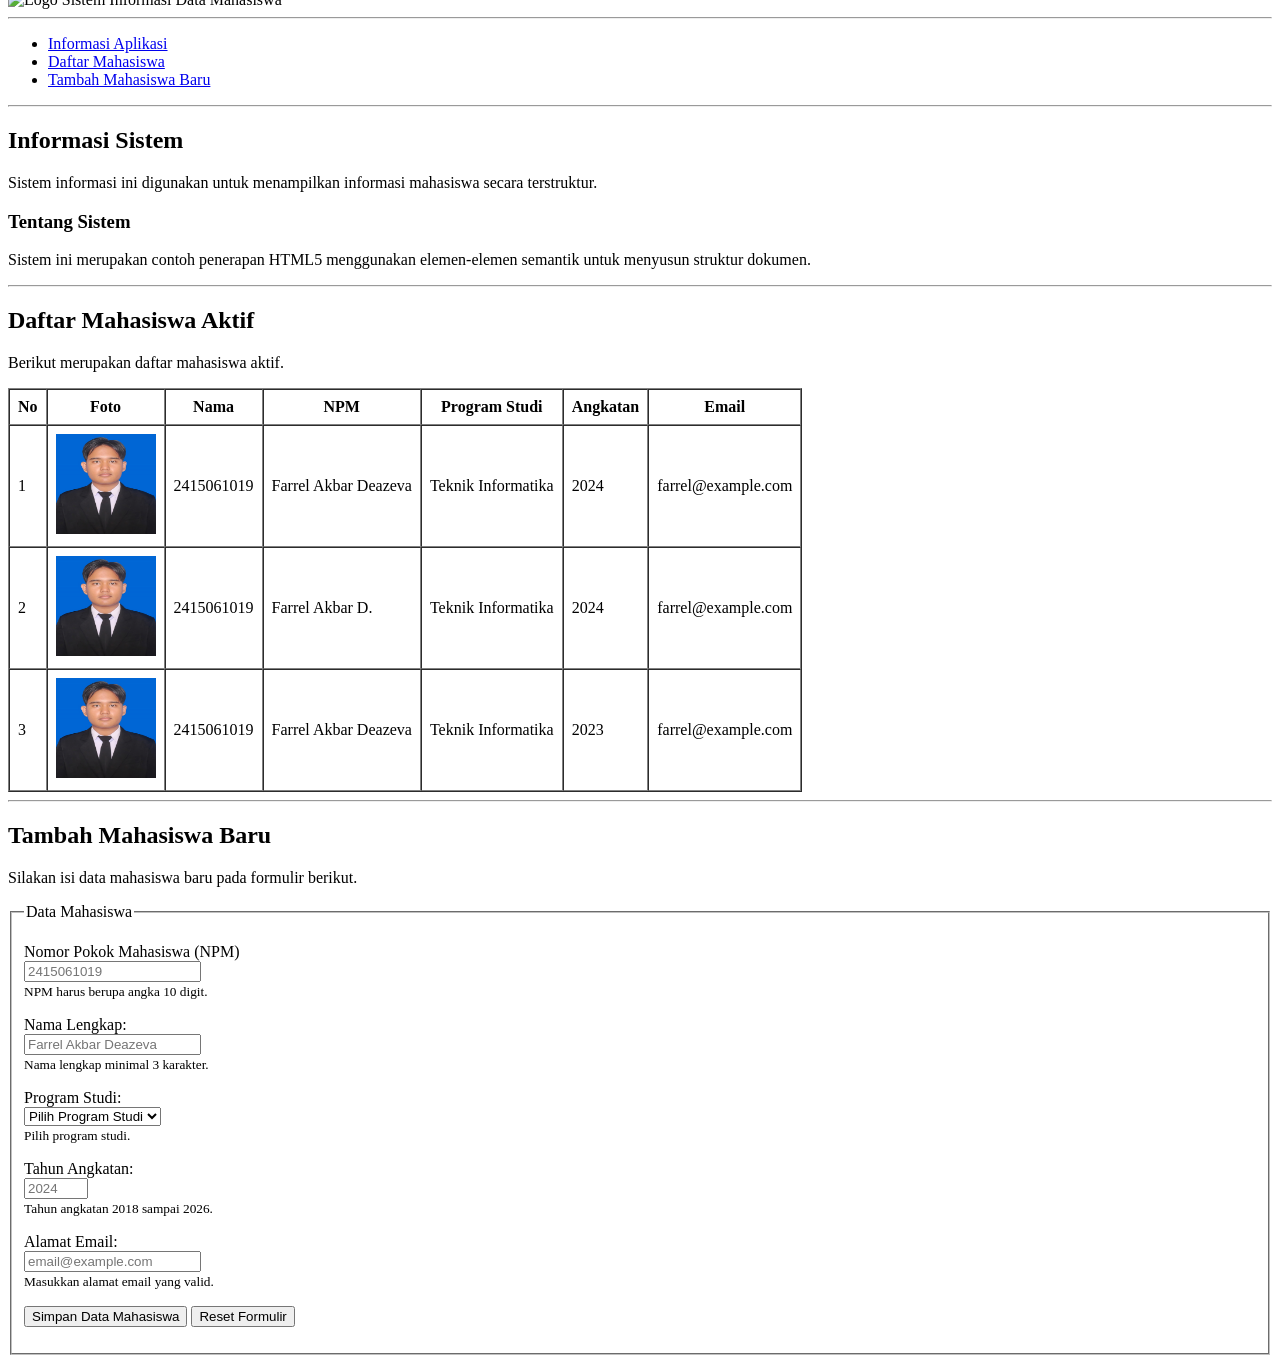
==== commit 38c5eab5: "tambah gambar" ====
--- a/index.html
+++ b/index.html
@@ -1,204 +1,3 @@
-<<<<<<< HEAD
-<!DOCTYPE html>
-<html lang="id">
-<head>
-    <meta charset="UTF-8">
-    <title>Sistem Informasi Data Mahasiswa</title>
-</head>
-<body>
-    <header>
-        <h1>Sistem Informasi Data Mahasiswa - Praktikum 1 - Kelas TI B</h1>
-        <p>Sistem informasi yang digunakan untuk menampilkan dan mengelola
-            data mahasiswa.
-        </p>
-        <img src="logo.png" alt="Logo Sistem Informasi Data Mahasiswa" width="150" height="150">
-    </header>
-    <hr>
-    <nav>
-        <ul>
-            <li> <a href="#informasi">Informasi Aplikasi</a> </li>
-            <li> <a href="#daftar-mahasiswa">Daftar Mahasiswa</a></li>
-            <li> <a href="#form-tambah">Tambah Mahasiswa Baru</a></li>
-        </ul>
-            </nav>
-                    <hr>
-    <main>
-        <section id="informasi">
-            <h2>Informasi Sistem</h2>
-            <p>
-                Sistem informasi ini digunakan untuk menampilkan informasi
-                mahasiswa secara terstruktur.
-            </p>
-            <article>
-                <h3>Tentang Sistem</h3>
-                <p>
-                    Sistem ini merupakan contoh penerapan HTML5 menggunakan
-                    elemen-elemen semantik untuk menyusun struktur dokumen.
-                </p>
-            </article>
-        </section>
-        <hr>
-        <section id="daftar-mahasiswa">
-            <h2>Daftar Mahasiswa Aktif</h2>
-            <p>
-                Berikut merupakan daftar mahasiswa aktif.
-            </p>
-            <table border="1" cellpadding="8" cellspacing="0">
-                <thead>
-                    <tr>
-                        <th>No</th>
-                        <th>Foto</th>
-                        <th>Nama</th>
-                        <th>NPM</th>
-                        <th>Program Studi</th>
-                        <th>Angkatan</th>
-                        <th>Email</th>
-                    </tr>
-                </thead>
-                <tbody>
-                    <tr>
-                        <td>1</td>
-                        <td><img src="foto.png" width="100" height="100"></td>
-                        <td>2415061019</td>
-                        <td>Farrel Akbar Deazeva</td>
-                        <td>Teknik Informatika</td>
-                        <td>2024</td>
-                        <td>farrel@example.com</td>
-
-                    </tr>
-
-                    <tr>
-                         <td>2</td>
-                        <td><img src="foto.png" width="100" height="100"></td>
-                        <td>2415061019</td>
-                        <td>Farrel Akbar D.</td>
-                        <td>Teknik Informatika</td>
-                        <td>2024</td>
-                        <td>farrel@example.com</td>
-                    </tr>
-                    <tr>
-                        <td>3</td>
-                        <td><img src="foto.png" width="100" height="100"></td>
-                        <td>2415061019</td>
-                        <td>Farrel Akbar Deazeva</td>
-                        <td>Teknik Informatika</td>
-                        <td>2023</td>
-                        <td>farrel@example.com</td>
-                    </tr>
-                </tbody>
-            </table>
-        </section>
-        <hr>
-        <section id="form-tambah">
-            <h2>Tambah Mahasiswa Baru</h2>
-            <p>
-                Silakan isi data mahasiswa baru pada formulir berikut.
-            </p>
-            <form action="#" method="POST">
-                <fieldset>
-                    <legend>Data Mahasiswa</legend>
-                    <p>
-                        <label for="npm">
-                            Nomor Pokok Mahasiswa (NPM)
-                        </label>
-                        <br>
-                        <input
-                            type="text" id="npm" name="npm" placeholder="2415061019" required
-                            pattern="[0-9]{10}"
-                            title="NPM harus berupa angka 10 digit">
-
-                        <br>
-                        <small>
-                            NPM harus berupa angka 10 digit.
-                        </small>
-                    </p>
-                    <p>
-                        <label for="nama">
-                            Nama Lengkap:
-                        </label>
-                        <br>
-                        <input
-                            type="text"
-                            id="nama"
-                            name="nama"
-                            placeholder="Farrel Akbar Deazeva"
-                            required
-                            minlength="3"
-                            maxlength="100">
-                        <br>
-                        <small>
-                            Nama lengkap minimal 3 karakter.
-                        </small>
-                    </p>
-                    <p>
-                        <label for="program_studi">
-                            Program Studi:
-                        </label>
-                        <br>
-                        <select
-                            id="program_studi"
-                            name="program_studi"
-                            required>
-                            <option value="">
-                                Pilih Program Studi
-                            </option>
-                            <option value="Teknik Informatika">
-                                Teknik Informatika
-                            </option>
-                        </select>
-                        <br>
-                        <small>
-                            Pilih program studi.
-                        </small>
-                    </p>
-                    <p>
-                        <label for="angkatan">
-                            Tahun Angkatan:
-                        </label>
-                        <br>
-                        <input
-                            type="number"
-                            id="angkatan"
-                            name="angkatan"
-                            placeholder="2024"
-                            required
-                            min="2018"
-                            max="2026">
-                        <br>
-                        <small>
-                            Tahun angkatan 2018 sampai 2026.
-                        </small>
-                    </p>
-                    <p>
-                        <label for="email">
-                            Alamat Email:
-                        </label>
-                        <br>
-                        <input
-                            type="email"
-                            id="email"
-                            name="email"
-                            placeholder="email@example.com"
-                            required>
-                        <br>
-                        <small>
-                            Masukkan alamat email yang valid.
-                        </small>
-                    </p>
-                    <p>
-                        <button type="submit">
-                            Simpan Data Mahasiswa
-                        </button>
-                        <button type="reset">
-                            Reset Formulir
-                        </button>
-                    </p>
-                </fieldset>
-            </form>
-        </section>
-    </main>
-</body>
-=======
 <!DOCTYPE html>
 <html lang="id">
 <head>
@@ -398,5 +197,204 @@
         </section>
     </main>
 </body>
->>>>>>> 003636a (feat: inisialisasi struktur dokumen dan formulir html5 sima)
+</html>
+<!DOCTYPE html>
+<html lang="id">
+<head>
+    <meta charset="UTF-8">
+    <title>Sistem Informasi Data Mahasiswa</title>
+</head>
+<body>
+    <header>
+        <h1>Sistem Informasi Data Mahasiswa - Praktikum 1 - Kelas TI B</h1>
+        <p>Sistem informasi yang digunakan untuk menampilkan dan mengelola
+            data mahasiswa.
+        </p>
+        <img src="logo.png" alt="Logo Sistem Informasi Data Mahasiswa" width="150" height="150">
+    </header>
+    <hr>
+    <nav>
+        <ul>
+            <li> <a href="#informasi">Informasi Aplikasi</a> </li>
+            <li> <a href="#daftar-mahasiswa">Daftar Mahasiswa</a></li>
+            <li> <a href="#form-tambah">Tambah Mahasiswa Baru</a></li>
+        </ul>
+            </nav>
+                    <hr>
+    <main>
+        <section id="informasi">
+            <h2>Informasi Sistem</h2>
+            <p>
+                Sistem informasi ini digunakan untuk menampilkan informasi
+                mahasiswa secara terstruktur.
+            </p>
+            <article>
+                <h3>Tentang Sistem</h3>
+                <p>
+                    Sistem ini merupakan contoh penerapan HTML5 menggunakan
+                    elemen-elemen semantik untuk menyusun struktur dokumen.
+                </p>
+            </article>
+        </section>
+        <hr>
+        <section id="daftar-mahasiswa">
+            <h2>Daftar Mahasiswa Aktif</h2>
+            <p>
+                Berikut merupakan daftar mahasiswa aktif.
+            </p>
+            <table border="1" cellpadding="8" cellspacing="0">
+                <thead>
+                    <tr>
+                        <th>No</th>
+                        <th>Foto</th>
+                        <th>Nama</th>
+                        <th>NPM</th>
+                        <th>Program Studi</th>
+                        <th>Angkatan</th>
+                        <th>Email</th>
+                    </tr>
+                </thead>
+                <tbody>
+                    <tr>
+                        <td>1</td>
+                        <td><img src="foto.png" width="100" height="100"></td>
+                        <td>2415061019</td>
+                        <td>Farrel Akbar Deazeva</td>
+                        <td>Teknik Informatika</td>
+                        <td>2024</td>
+                        <td>farrel@example.com</td>
+
+                    </tr>
+
+                    <tr>
+                         <td>2</td>
+                        <td><img src="foto.png" width="100" height="100"></td>
+                        <td>2415061019</td>
+                        <td>Farrel Akbar D.</td>
+                        <td>Teknik Informatika</td>
+                        <td>2024</td>
+                        <td>farrel@example.com</td>
+                    </tr>
+                    <tr>
+                        <td>3</td>
+                        <td><img src="foto.png" width="100" height="100"></td>
+                        <td>2415061019</td>
+                        <td>Farrel Akbar Deazeva</td>
+                        <td>Teknik Informatika</td>
+                        <td>2023</td>
+                        <td>farrel@example.com</td>
+                    </tr>
+                </tbody>
+            </table>
+        </section>
+        <hr>
+        <section id="form-tambah">
+            <h2>Tambah Mahasiswa Baru</h2>
+            <p>
+                Silakan isi data mahasiswa baru pada formulir berikut.
+            </p>
+            <form action="#" method="POST">
+                <fieldset>
+                    <legend>Data Mahasiswa</legend>
+                    <p>
+                        <label for="npm">
+                            Nomor Pokok Mahasiswa (NPM)
+                        </label>
+                        <br>
+                        <input
+                            type="text" id="npm" name="npm" placeholder="2415061019" required
+                            pattern="[0-9]{10}"
+                            title="NPM harus berupa angka 10 digit">
+
+                        <br>
+                        <small>
+                            NPM harus berupa angka 10 digit.
+                        </small>
+                    </p>
+                    <p>
+                        <label for="nama">
+                            Nama Lengkap:
+                        </label>
+                        <br>
+                        <input
+                            type="text"
+                            id="nama"
+                            name="nama"
+                            placeholder="Farrel Akbar Deazeva"
+                            required
+                            minlength="3"
+                            maxlength="100">
+                        <br>
+                        <small>
+                            Nama lengkap minimal 3 karakter.
+                        </small>
+                    </p>
+                    <p>
+                        <label for="program_studi">
+                            Program Studi:
+                        </label>
+                        <br>
+                        <select
+                            id="program_studi"
+                            name="program_studi"
+                            required>
+                            <option value="">
+                                Pilih Program Studi
+                            </option>
+                            <option value="Teknik Informatika">
+                                Teknik Informatika
+                            </option>
+                        </select>
+                        <br>
+                        <small>
+                            Pilih program studi.
+                        </small>
+                    </p>
+                    <p>
+                        <label for="angkatan">
+                            Tahun Angkatan:
+                        </label>
+                        <br>
+                        <input
+                            type="number"
+                            id="angkatan"
+                            name="angkatan"
+                            placeholder="2024"
+                            required
+                            min="2018"
+                            max="2026">
+                        <br>
+                        <small>
+                            Tahun angkatan 2018 sampai 2026.
+                        </small>
+                    </p>
+                    <p>
+                        <label for="email">
+                            Alamat Email:
+                        </label>
+                        <br>
+                        <input
+                            type="email"
+                            id="email"
+                            name="email"
+                            placeholder="email@example.com"
+                            required>
+                        <br>
+                        <small>
+                            Masukkan alamat email yang valid.
+                        </small>
+                    </p>
+                    <p>
+                        <button type="submit">
+                            Simpan Data Mahasiswa
+                        </button>
+                        <button type="reset">
+                            Reset Formulir
+                        </button>
+                    </p>
+                </fieldset>
+            </form>
+        </section>
+    </main>
+</body>
 </html>
